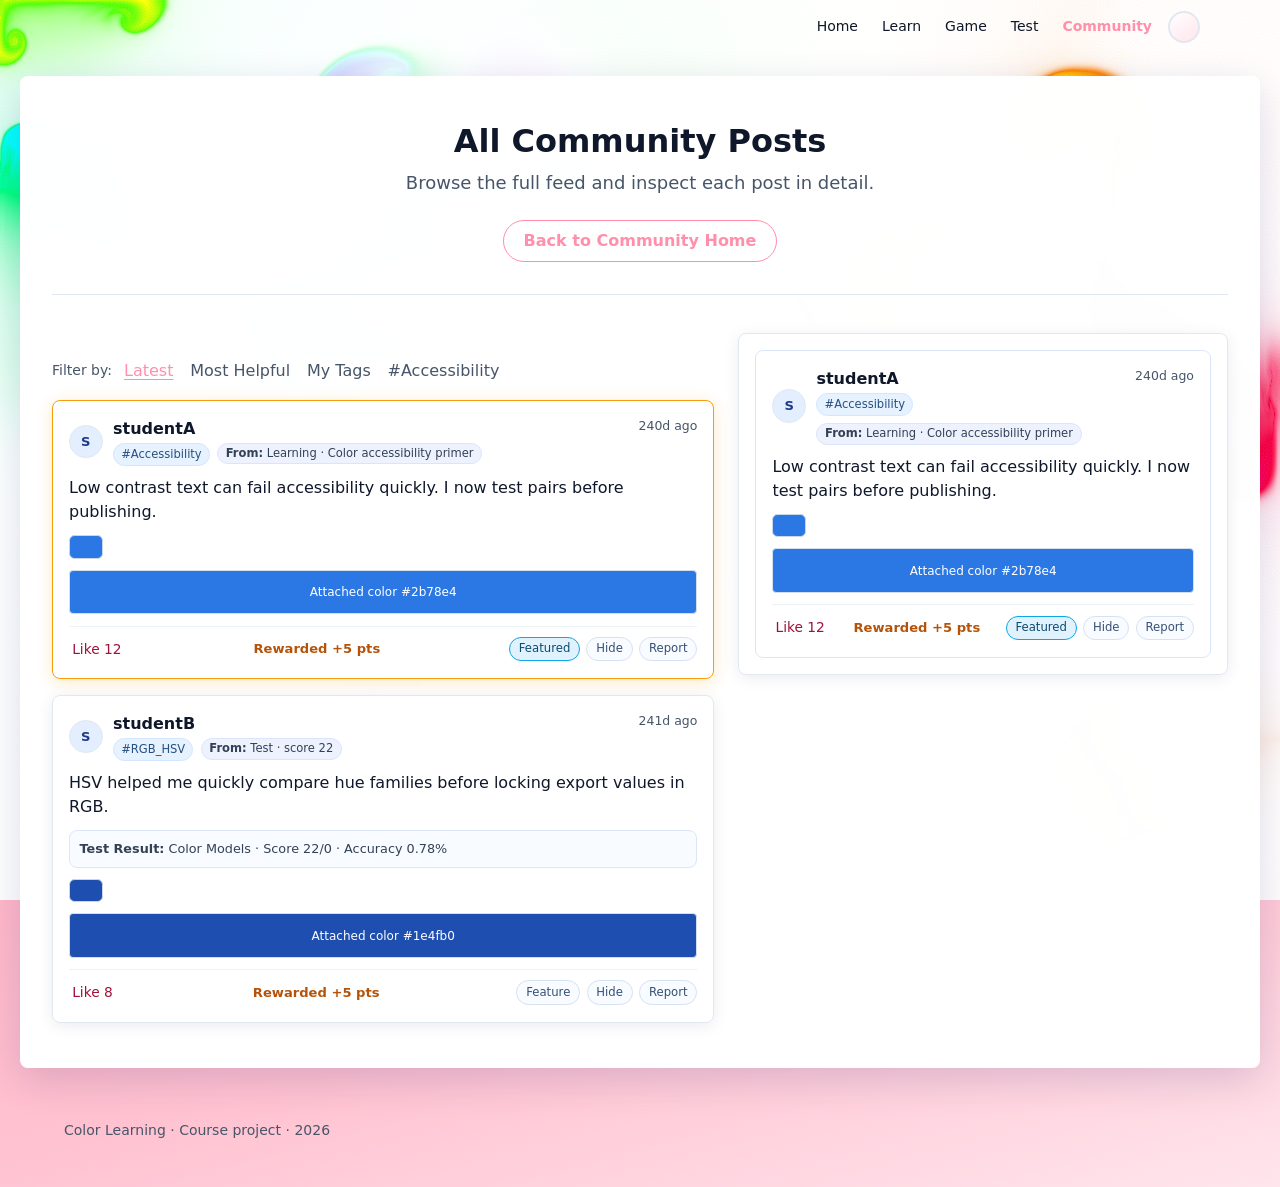
==== community-posts.html @ 3d341216 "init website" ====
<!DOCTYPE html>
<html lang="en">
  <head>
    <meta charset="UTF-8" />
    <meta name="viewport" content="width=device-width, initial-scale=1.0" />
    <title>All Community Posts — Color Learning</title>
    <link rel="stylesheet" href="css/variables.css" />
    <link rel="stylesheet" href="css/main.css" />
    <link rel="stylesheet" href="css/layout.css" />
    <link rel="stylesheet" href="css/pages/community.css" />
  </head>
  <body data-community-view="all">
    <header class="site-header" role="banner">
      <div id="site-navbar" aria-live="polite"></div>
    </header>

    <main id="main-content" class="community-page community-page--all">
      <section class="community-hero" aria-labelledby="community-title">
        <h1 class="page-title community-hero__title" id="community-title">All Community Posts</h1>
        <p class="lead community-hero__lead">Browse the full feed and inspect each post in detail.</p>
        <div class="community-hero__actions">
          <a class="community-hero__cta community-hero__cta--ghost" href="community.html">Back to Community Home</a>
        </div>
      </section>

      <section class="community-feed-grid" aria-label="All posts and details">
        <section class="community-feed-list">
          <div class="feed-filter" aria-label="Feed filters">
            <span class="feed-filter__label">Filter by:</span>
            <button type="button" class="feed-filter__option is-active" data-filter="latest">Latest</button>
            <button type="button" class="feed-filter__option" data-filter="helpful">Most Helpful</button>
            <button type="button" class="feed-filter__option" data-filter="my-tags">My Tags</button>
            <button type="button" class="feed-filter__option" data-filter="#Accessibility">#Accessibility</button>
          </div>
          <section class="post-list" aria-live="polite" data-post-list></section>
        </section>

        <aside class="community-post-detail" data-post-detail>
          <h2>Select a post</h2>
          <p>Choose a post on the left to preview full details here.</p>
        </aside>
      </section>
    </main>

    <div class="community-toast" data-community-toast hidden>
      <p class="community-toast__message" data-community-toast-message></p>
      <button type="button" class="community-toast__close" data-community-toast-close aria-label="Close message">×</button>
    </div>

    <div class="community-lightbox" data-image-lightbox hidden>
      <div class="community-lightbox__inner">
        <button type="button" class="community-modal__close" data-close-image-lightbox aria-label="Close image preview">×</button>
        <img src="" alt="Expanded post preview" data-lightbox-image />
      </div>
    </div>

    <footer class="site-footer" role="contentinfo">
      <div id="site-footer"></div>
    </footer>

    <script src="js/theme.js" defer></script>
    <script src="js/main.js" defer></script>
    <script src="js/navbar.js" defer></script>
    <script src="js/auth.js" defer></script>
    <script src="js/pages/community.js" defer></script>
  </body>
</html>
---- css/variables.css ----
/**
 * Theme variables: colors, typography, spacing (site-wide).
 * Gradient stops (--theme-stop-1 … 5) are overridden by js/theme.js when a theme is chosen.
 */
:root {
  /* Active palette stops (default: ocean blue) */
  --theme-stop-1: #03045e;
  --theme-stop-2: #0077b6;
  --theme-stop-3: #00b4d8;
  --theme-stop-4: #90e0ef;
  --theme-stop-5: #caf0f8;

  --gradient-page: linear-gradient(
    165deg,
    var(--theme-stop-1) 0%,
    var(--theme-stop-2) 28%,
    var(--theme-stop-3) 52%,
    var(--theme-stop-4) 76%,
    var(--theme-stop-5) 100%
  );

  --color-header-bg: #ffffff;
  --color-surface: #ffffff;
  --color-content-panel: rgba(255, 255, 255, 0.98);

  /* Inner pages: large opaque content sheet (gradient visible only as narrow margin) */
  --page-gutter: clamp(0.5rem, 2.5vw, 1.25rem);
  --content-sheet-max: 92rem;
  --main-footer-reserve: clamp(5.25rem, 11vh, 8.75rem);
  --color-content-sheet: rgba(255, 255, 255, 0.996);

  --color-bg: var(--theme-stop-5);
  --color-text: #0f172a;
  --color-text-muted: #475569;
  --color-primary: var(--theme-stop-2);
  --color-primary-hover: #006199;
  --color-accent: var(--theme-stop-3);
  --color-border: #e2e8f0;

  --font-sans: system-ui, -apple-system, "Segoe UI", Roboto, "Helvetica Neue", Arial, sans-serif;
  --font-mono: ui-monospace, "Cascadia Code", "Source Code Pro", Menlo, monospace;

  --text-base: 1rem;
  --text-sm: 0.875rem;
  --text-lg: 1.125rem;
  --text-xl: 1.25rem;
  --text-2xl: 1.5rem;
  --text-3xl: 2rem;
  --text-xs: 0.75rem;

  --line-height-tight: 1.25;
  --line-height-normal: 1.5;

  --space-xs: 0.25rem;
  --space-sm: 0.5rem;
  --space-md: 1rem;
  --space-lg: 1.5rem;
  --space-xl: 2rem;
  --space-2xl: 3rem;

  --radius-sm: 4px;
  --radius-md: 8px;
  --content-max: 72rem;
  --header-height: 3.5rem;

  --avatar-size: 2rem;
}
---- css/main.css ----
/**
 * Global baseline: reset + typography.
 * Depends on variables.css (link it before this file in HTML).
 */

*,
*::before,
*::after {
  box-sizing: border-box;
}

html {
  -webkit-text-size-adjust: 100%;
  min-height: 100%;
  background: var(--gradient-page);
}

body {
  margin: 0;
  min-height: 100vh;
  font-family: var(--font-sans);
  font-size: var(--text-base);
  line-height: var(--line-height-normal);
  color: var(--color-text);
  background:
    radial-gradient(circle at top, rgba(255, 255, 255, 0.18), transparent 34%),
    var(--gradient-page);
  position: relative;
  overflow-x: hidden;
}

img,
picture,
video,
canvas,
svg {
  display: block;
  max-width: 100%;
  height: auto;
}

button,
input,
select,
textarea {
  font: inherit;
}

a {
  color: var(--color-primary);
  text-decoration-thickness: 1px;
  text-underline-offset: 2px;
}

a:hover {
  color: var(--color-primary-hover);
}

h1,
h2,
h3,
h4 {
  line-height: var(--line-height-tight);
  margin-top: 0;
}

p {
  margin-top: 0;
}

main {
  padding: var(--space-xl) var(--space-md);
  max-width: var(--content-max);
  margin: var(--space-md) auto;
  background: var(--color-content-panel);
  border-radius: var(--radius-md);
  box-shadow: 0 8px 32px rgba(3, 4, 94, 0.12);
}

.fluid-canvas {
  position: fixed;
  top: 0;
  left: 0;
  width: 100vw;
  height: 100vh;
  pointer-events: none;
  z-index: 0;
}

.site-header,
main,
.site-footer {
  position: relative;
}

main,
.site-footer {
  z-index: 1;
}

.site-header {
  z-index: 2;
}

/* Sub-pages: wider, more opaque sheet; fills viewport height so background stays a thin frame */
main:not(.page-home) {
  width: min(var(--content-sheet-max), calc(100% - 2 * var(--page-gutter)));
  max-width: 100%;
  margin: var(--page-gutter) auto;
  padding: clamp(var(--space-lg), 3.5vw, var(--space-2xl)) clamp(var(--space-md), 3vw, var(--space-xl));
  background: var(--color-content-sheet);
  box-shadow: 0 12px 40px rgba(3, 4, 94, 0.14);
  min-height: calc(100vh - var(--header-height) - var(--main-footer-reserve));
  min-height: calc(100dvh - var(--header-height) - var(--main-footer-reserve));
}

.page-title {
  font-size: var(--text-3xl);
  margin-bottom: var(--space-md);
}

.lead {
  font-size: var(--text-lg);
  color: var(--color-text-muted);
  max-width: 42rem;
}
---- css/layout.css ----
/**
 * Layout: header, footer, grid, breadcrumb.
 */

/* Injection mount points: children lay out as if directly inside header/footer */
#site-navbar,
#site-footer {
  display: contents;
}

/* Site header shell (solid white bar on top of page gradient) */
.site-header {
  position: sticky;
  top: 0;
  z-index: 100;
  background: transparent;
  border-bottom: none;
  min-height: var(--header-height);
}

.site-header__inner {
  max-width: var(--content-max);
  margin-inline: auto;
  padding: var(--space-sm) var(--space-md);
  display: flex;
  align-items: center;
  justify-content: space-between;
  gap: var(--space-md);
}

/* Nav + user avatar grouped on the right */
.site-header__end {
  display: flex;
  align-items: center;
  gap: var(--space-md);
  margin-left: auto;
}

/* Account: avatar + hover/focus dropdown (log out when signed in) */
.user-menu {
  position: relative;
  flex-shrink: 0;
}

/* Bridge so pointer can move from avatar to dropdown without closing */
.user-menu.is-logged-in::after {
  content: "";
  position: absolute;
  left: 0;
  right: 0;
  top: 100%;
  height: 0.35rem;
}

.user-menu__dropdown {
  position: absolute;
  top: calc(100% + 0.25rem);
  right: 0;
  z-index: 120;
  min-width: 7.5rem;
  padding: var(--space-xs);
  background: var(--color-surface);
  border: 1px solid var(--color-border);
  border-radius: var(--radius-md);
  box-shadow: 0 10px 30px rgba(15, 23, 42, 0.12);
  opacity: 0;
  visibility: hidden;
  pointer-events: none;
  transform: translateY(-4px);
  transition:
    opacity 0.15s ease,
    transform 0.15s ease,
    visibility 0.15s;
}

.user-menu.is-logged-in:hover .user-menu__dropdown,
.user-menu.is-logged-in:focus-within .user-menu__dropdown {
  opacity: 1;
  visibility: visible;
  pointer-events: auto;
  transform: translateY(0);
}

.user-menu__logout {
  width: 100%;
  margin: 0;
  padding: 0.5rem 0.65rem;
  border: none;
  border-radius: var(--radius-sm);
  background: transparent;
  color: var(--color-text);
  font: inherit;
  font-size: var(--text-sm);
  text-align: left;
  cursor: pointer;
}

.user-menu__logout:hover {
  background: var(--color-bg);
  color: #b91c1c;
}

/* User avatar placeholder (top-right; login later) */
.user-menu-trigger {
  flex-shrink: 0;
  display: grid;
  place-items: center;
  padding: 0;
  border: none;
  background: transparent;
  cursor: not-allowed;
  opacity: 0.85;
}

.user-menu-trigger:not(:disabled) {
  cursor: pointer;
  opacity: 1;
}

.user-menu-trigger:disabled {
  pointer-events: none;
}

.user-avatar {
  display: block;
  width: var(--avatar-size);
  height: var(--avatar-size);
  border-radius: 50%;
  box-sizing: border-box;
}

.user-avatar--placeholder {
  border: 2px solid var(--color-border);
  background: linear-gradient(145deg, var(--color-surface) 0%, var(--color-bg) 100%);
}

.user-avatar--active {
  border: 1px solid var(--color-primary);
  background: var(--color-primary);
  color: #ffffff;
  font-size: 0.75rem;
  font-weight: 700;
  line-height: 1;
  display: grid;
  place-items: center;
  text-transform: uppercase;
}

.auth-modal-backdrop {
  position: fixed;
  inset: 0;
  z-index: 1000;
  background:
    radial-gradient(circle at top, rgba(59, 130, 246, 0.22), transparent 35%),
    rgba(15, 23, 42, 0.58);
  display: grid;
  place-items: center;
  padding: var(--space-md);
  backdrop-filter: blur(8px);
}

.auth-modal {
  position: relative;
  width: min(100%, 28rem);
  background:
    linear-gradient(180deg, rgba(239, 246, 255, 0.95) 0%, rgba(255, 255, 255, 0.98) 24%),
    var(--color-surface);
  border: 1px solid rgba(191, 219, 254, 0.9);
  border-radius: 1.3rem;
  box-shadow: 0 24px 70px rgba(15, 23, 42, 0.26);
  padding: 1.25rem;
}

.auth-modal__close {
  position: absolute;
  top: 0.9rem;
  right: 0.9rem;
  width: 2rem;
  height: 2rem;
  border: 0;
  border-radius: 999px;
  background: rgba(255, 255, 255, 0.9);
  color: #334155;
  font-size: 0.9rem;
  cursor: pointer;
  box-shadow: 0 4px 14px rgba(15, 23, 42, 0.12);
}

.auth-modal__hero {
  margin-bottom: var(--space-md);
  padding-right: 2.5rem;
}

.auth-modal__eyebrow {
  margin: 0 0 0.45rem;
  color: #2563eb;
  font-size: 0.72rem;
  font-weight: 700;
  letter-spacing: 0.12em;
  text-transform: uppercase;
}

.auth-modal__title {
  margin: 0 0 0.45rem;
  font-size: 1.65rem;
  line-height: 1.1;
}

.auth-modal__desc {
  margin: 0 0 var(--space-md);
  color: #475569;
  font-size: var(--text-sm);
  line-height: 1.5;
}

.auth-mode-switch {
  display: grid;
  grid-template-columns: repeat(2, minmax(0, 1fr));
  gap: 0.35rem;
  padding: 0.35rem;
  border: 1px solid #dbe7f7;
  border-radius: 999px;
  background: rgba(255, 255, 255, 0.9);
  margin-bottom: var(--space-md);
}

.auth-mode-switch__btn {
  border: 0;
  border-radius: 999px;
  padding: 0.65rem 0.8rem;
  background: transparent;
  color: #475569;
  font-weight: 700;
  cursor: pointer;
  transition:
    background-color 0.15s ease,
    color 0.15s ease,
    transform 0.15s ease;
}

.auth-mode-switch__btn.is-active {
  background: linear-gradient(135deg, #2563eb, #0f766e);
  color: #ffffff;
  box-shadow: 0 8px 20px rgba(37, 99, 235, 0.22);
}

.auth-modal__field {
  display: grid;
  gap: var(--space-xs);
  margin-bottom: var(--space-md);
}

.auth-modal__label {
  font-size: var(--text-sm);
  color: #334155;
  font-weight: 600;
}

.auth-modal__input {
  border: 1px solid #d6e2f2;
  border-radius: 0.85rem;
  padding: 0.82rem 0.95rem;
  background: rgba(255, 255, 255, 0.95);
  color: #0f172a;
  box-shadow: inset 0 1px 2px rgba(15, 23, 42, 0.04);
}

.auth-modal__input:focus {
  outline: 2px solid #93c5fd;
  outline-offset: 1px;
  border-color: var(--color-primary);
}

.auth-help {
  margin: 0 0 var(--space-sm);
  padding: 0.75rem 0.85rem;
  border-radius: 0.9rem;
  background: #eff6ff;
  color: #1e3a8a;
  font-size: 0.82rem;
}

.auth-modal__actions {
  display: flex;
  justify-content: flex-end;
  gap: var(--space-sm);
  margin-top: var(--space-md);
}

.auth-modal__btn {
  min-height: 2.8rem;
  border: 1px solid var(--color-border);
  background: var(--color-surface);
  border-radius: 999px;
  padding: 0.7rem 1.05rem;
  font-weight: 700;
  cursor: pointer;
}

.auth-modal__btn--ghost {
  border-color: #d6e2f2;
  background: #ffffff;
  color: #334155;
}

.auth-modal__btn--primary {
  border-color: #111827;
  background: #111827;
  color: #fff;
}

.auth-modal__btn--primary:hover {
  background: #0f172a;
}

.auth-message {
  min-height: 1.1rem;
  margin: 0 0 var(--space-sm);
  color: #b91c1c;
  font-size: var(--text-sm);
}

/* Primary navigation */
.site-nav__list {
  list-style: none;
  margin: 0;
  padding: 0;
  display: flex;
  flex-wrap: wrap;
  align-items: center;
  gap: var(--space-xs) var(--space-lg);
}

.site-nav__link {
  display: block;
  padding: var(--space-sm) 0;
  color: var(--color-text);
  text-decoration: none;
  font-size: var(--text-sm);
}

.site-nav__link:hover {
  color: var(--color-primary);
}

.site-nav__link.is-active {
  color: var(--color-primary);
  font-weight: 600;
}

.site-nav__toggle {
  display: none;
  padding: var(--space-sm) var(--space-md);
  border: 1px solid var(--color-border);
  border-radius: var(--radius-sm);
  background: var(--color-surface);
  cursor: pointer;
}

@media (max-width: 48rem) {
  .site-nav__toggle {
    display: block;
  }

  .site-header__end {
    gap: var(--space-sm);
  }

  .site-nav {
    position: absolute;
    top: 100%;
    left: 0;
    right: 0;
    background: var(--color-surface);
    border-bottom: 1px solid var(--color-border);
    padding: var(--space-md);
    display: none;
  }

  .site-nav.is-open {
    display: block;
  }

  .site-nav__list {
    flex-direction: column;
    align-items: flex-start;
  }

  .user-avatar {
    width: 1.75rem;
    height: 1.75rem;
  }
}

/* Footer */
.site-footer {
  margin-top: auto;
  padding: var(--space-xl) var(--space-md);
  border-top: none;
  background: transparent;
  color: var(--color-text-muted);
  font-size: var(--text-sm);
}

.site-footer__inner {
  max-width: var(--content-max);
  margin-inline: auto;
}

/* Sticky footer column layout */
body {
  display: flex;
  flex-direction: column;
}

body > main {
  flex: 1;
  min-width: 0;
}

/* Breadcrumb */
.breadcrumb {
  font-size: var(--text-sm);
  color: var(--color-text-muted);
  margin-bottom: var(--space-lg);
}

.breadcrumb__list {
  list-style: none;
  margin: 0;
  padding: 0;
  display: flex;
  flex-wrap: wrap;
  gap: var(--space-xs);
  align-items: center;
}

.breadcrumb__item:not(:last-child)::after {
  content: "/";
  margin-left: var(--space-xs);
  color: var(--color-border);
  pointer-events: none;
}

.breadcrumb__link {
  color: inherit;
  text-decoration: none;
}

.breadcrumb__link:hover {
  color: var(--color-primary);
}

.breadcrumb__current {
  color: var(--color-text);
  font-weight: 500;
}

/* Simple grid utility (extend per page as needed) */
.grid-2 {
  display: grid;
  gap: var(--space-lg);
}

@media (min-width: 40rem) {
  .grid-2 {
    grid-template-columns: repeat(2, 1fr);
  }
}
---- css/pages/community.css ----
/* Community page: V1 implementation based on wireframe. */

main.community-page {
  display: grid;
  gap: var(--space-xl);
}

.community-hero {
  text-align: center;
  border-bottom: 1px solid var(--color-border);
  padding-bottom: var(--space-xl);
}

.community-hero__title {
  margin-bottom: var(--space-sm);
}

.community-hero__lead {
  margin: 0 auto var(--space-lg);
}

.community-hero__actions {
  display: flex;
  gap: 0.6rem;
  justify-content: center;
  flex-wrap: wrap;
}

.community-hero__cta,
.btn-post {
  border: 1px solid var(--color-primary);
  border-radius: 999px;
  background: var(--color-primary);
  color: #fff;
  font-weight: 600;
  cursor: pointer;
  transition:
    transform 0.12s ease,
    background-color 0.12s ease;
}

.community-hero__cta {
  display: inline-flex;
  align-items: center;
  justify-content: center;
  padding: 0.5rem 1.2rem;
  text-decoration: none;
}

.community-hero__cta--ghost {
  background: #ffffff;
  color: var(--color-primary);
}

.community-hero__cta:hover,
.btn-post:hover {
  background: var(--color-primary-hover);
  border-color: var(--color-primary-hover);
  color: #ffffff;
  transform: translateY(-1px);
}

.community-hero__cta:focus-visible,
.btn-post:focus-visible,
.like-btn:focus-visible,
.feed-filter__option:focus-visible,
.tag-pill:focus-visible {
  outline: 2px solid #93c5fd;
  outline-offset: 2px;
}

.community-layout {
  display: grid;
  gap: var(--space-xl);
}

.community-feed {
  min-width: 0;
  position: relative;
}

.community-side {
  display: grid;
  gap: var(--space-lg);
  align-content: start;
}

@media (min-width: 64rem) {
  .community-layout {
    grid-template-columns: 1.9fr 1fr;
  }
}

.composer-card,
.widget-card,
.post-card {
  background: var(--color-surface);
  border: 1px solid var(--color-border);
  border-radius: var(--radius-md);
  box-shadow: 0 3px 16px rgba(3, 4, 94, 0.08);
}

.composer-card {
  padding: var(--space-lg);
}

.composer-card__prompt {
  margin: 0 0 var(--space-md);
  padding: 0.7rem 0.8rem;
  border: 1px solid #e9d7a6;
  border-left: 4px solid #dcb65d;
  border-radius: var(--radius-sm);
  background: #faf4de;
  color: #4f4a3d;
  font-size: var(--text-sm);
}

.composer-card__textarea {
  width: 100%;
  min-height: 7.2rem;
  border: 1px solid var(--color-border);
  border-radius: var(--radius-sm);
  padding: 0.75rem;
  resize: vertical;
  background: #fcfdff;
}

.composer-card__textarea:focus,
.hex-input:focus {
  outline: 2px solid #93c5fd;
  outline-offset: 1px;
  border-color: var(--color-primary);
}

.composer-card__meta {
  margin-top: 0.45rem;
  display: flex;
  gap: 0.7rem;
  justify-content: space-between;
  flex-wrap: wrap;
}

.composer-card__counter,
.composer-card__origin {
  margin: 0;
  font-size: 0.75rem;
  color: var(--color-text-muted);
}

.composer-card__tags {
  display: flex;
  flex-wrap: wrap;
  gap: 0.5rem;
  margin-top: var(--space-md);
}

.tag-pill {
  border: 1px solid #dbe7f7;
  border-radius: 999px;
  background: #eef4fd;
  color: #264f84;
  font-size: 0.78rem;
  padding: 0.35rem 0.7rem;
  cursor: pointer;
}

.tag-pill.is-active {
  border-color: var(--color-primary);
  background: #dce9f8;
  color: #123c6f;
}

.composer-card__controls {
  margin-top: var(--space-md);
  display: flex;
  flex-wrap: wrap;
  gap: var(--space-md);
  align-items: stretch;
  justify-content: space-between;
}

.color-control {
  display: grid;
  gap: 0.3rem;
  color: var(--color-text-muted);
  font-size: var(--text-sm);
}

.color-control__inputs {
  display: flex;
  gap: 0.45rem;
  align-items: center;
}

.hex-input {
  width: 6.3rem;
  border: 1px solid var(--color-border);
  border-radius: var(--radius-sm);
  padding: 0.32rem 0.5rem;
  font-family: var(--font-mono);
  text-transform: lowercase;
}

.palette-builder {
  border: 1px solid #dbe7f7;
  border-radius: 0.65rem;
  background: #f8fbff;
  padding: 0.55rem;
  min-width: min(34rem, 100%);
  display: grid;
  gap: 0.5rem;
}

.palette-builder__label {
  margin: 0;
  font-size: 0.78rem;
  color: #475569;
  font-weight: 600;
}

.palette-builder__row {
  display: flex;
  gap: 0;
  align-items: center;
}

.palette-strip {
  flex: 1;
  min-height: 3rem;
  display: flex;
  overflow: hidden;
  border-radius: 0.95rem;
  border: 1px solid #c4d4eb;
  background: #ffffff;
}

.palette-strip__cell {
  flex: 1 1 0;
  min-width: 0;
  min-height: 3rem;
  position: relative;
}

.palette-strip__block {
  width: 100%;
  min-height: 3rem;
  border: 0;
  padding: 0;
  margin: 0;
  appearance: none;
  -webkit-appearance: none;
  cursor: pointer;
  transition: filter 0.15s ease;
}

.palette-strip__cell + .palette-strip__cell {
  border-left: 1px solid rgba(196, 212, 235, 0.55);
}

.palette-strip__cell:hover .palette-strip__block,
.palette-strip__cell:focus-within .palette-strip__block {
  filter: brightness(0.9);
}

.palette-strip__actions {
  position: absolute;
  top: 0.38rem;
  right: 0.38rem;
  display: flex;
  gap: 0.28rem;
  opacity: 0;
  transform: translateY(-2px);
  pointer-events: none;
  transition:
    opacity 0.16s ease,
    transform 0.16s ease;
}

.palette-strip__cell:hover .palette-strip__actions,
.palette-strip__cell:focus-within .palette-strip__actions {
  opacity: 1;
  transform: translateY(0);
  pointer-events: auto;
}

.palette-strip__action {
  border: 0;
  border-radius: 999px;
  background: rgba(15, 23, 42, 0.86);
  color: #ffffff;
  font-size: 0.63rem;
  line-height: 1;
  padding: 0.3rem 0.45rem;
  cursor: pointer;
}

.palette-strip__action--danger {
  background: rgba(185, 28, 28, 0.9);
}

.palette-strip__block:focus-visible {
  outline: 2px solid #93c5fd;
  outline-offset: -2px;
}

.palette-strip__add {
  flex: 1 1 0;
  min-width: 0;
  min-height: 3rem;
  border: 0;
  padding: 0;
  margin: 0;
  appearance: none;
  -webkit-appearance: none;
  border-left: 1px solid #c4d4eb;
  background: #eef3fb;
  color: #1d4ed8;
  font-size: 1.5rem;
  line-height: 1;
  font-weight: 700;
  display: flex;
  align-items: center;
  justify-content: center;
  cursor: pointer;
  transition: background-color 0.12s ease;
}

.palette-strip__add:hover {
  background: #e0ebfb;
}

.palette-strip__add:focus-visible {
  outline: 2px solid #93c5fd;
  outline-offset: -2px;
}

.palette-builder__actions {
  display: flex;
  gap: 0.45rem;
  align-items: center;
}

.palette-builder__add {
  width: 1.9rem;
  height: 1.9rem;
  border: 1px solid #93c5fd;
  border-radius: 999px;
  background: #e0ecff;
  color: #1d4ed8;
  font-weight: 700;
  cursor: pointer;
}

.palette-builder__extract {
  border: 1px solid #d6e2f2;
  border-radius: 999px;
  background: #ffffff;
  color: #334155;
  font-size: 0.76rem;
  padding: 0.22rem 0.62rem;
  cursor: pointer;
}

.palette-input {
  width: 100%;
  border: 1px solid var(--color-border);
  border-radius: var(--radius-sm);
  padding: 0.4rem 0.55rem;
  font-family: var(--font-mono);
  font-size: 0.83rem;
}

.palette-input:focus {
  outline: 2px solid #93c5fd;
  outline-offset: 1px;
  border-color: var(--color-primary);
}

input[type="color"] {
  width: 2.15rem;
  height: 2rem;
  border: 1px solid var(--color-border);
  border-radius: var(--radius-sm);
  padding: 0.1rem;
  background: #fff;
}

.btn-post {
  padding: 0.52rem 1rem;
}

.feed-submit-wrap {
  margin-top: 0.85rem;
  display: flex;
  justify-content: flex-end;
  position: sticky;
  bottom: 0.9rem;
  pointer-events: none;
  z-index: 3;
}

.feed-submit-btn {
  pointer-events: auto;
  border-radius: 0.85rem;
  border-color: #111827;
  background: #111827;
  color: #f8fafc;
  min-height: 2.8rem;
  padding: 0.72rem 1.05rem;
  font-size: 0.9rem;
  letter-spacing: 0.01em;
  box-shadow: 0 8px 22px rgba(15, 23, 42, 0.24);
}

.feed-submit-btn:hover {
  background: #0f172a;
  border-color: #0f172a;
}

.btn-post:disabled {
  opacity: 0.6;
  cursor: not-allowed;
  transform: none;
}

.composer-card__extras {
  margin-top: var(--space-sm);
  display: grid;
  gap: 0.65rem;
}

.composer-card__image-preview {
  margin-top: 0.6rem;
  border: 1px solid #dbe7f7;
  border-radius: var(--radius-sm);
  padding: 0.55rem;
  background: #f8fbff;
  display: grid;
  gap: 0.45rem;
  justify-items: start;
}

.composer-card__image-preview img {
  width: min(18rem, 100%);
  max-height: 13rem;
  object-fit: contain;
  border: 1px solid #d6e2f2;
  border-radius: 0.4rem;
  background: #ffffff;
}

.composer-card__feedback {
  min-height: 1.25rem;
  margin: 0.75rem 0 0;
  font-size: var(--text-sm);
  color: var(--color-text-muted);
}

.composer-card__feedback.is-error {
  color: #b91c1c;
}

.composer-card__feedback.is-success {
  color: #166534;
}

.feed-filter {
  display: flex;
  align-items: center;
  gap: 0.45rem;
  flex-wrap: wrap;
  margin: var(--space-lg) 0 var(--space-md);
}

.feed-filter__label {
  color: var(--color-text-muted);
  font-size: var(--text-sm);
}

.feed-filter__option {
  border: none;
  background: transparent;
  color: var(--color-text-muted);
  font-weight: 500;
  padding: 0.1rem 0.3rem;
  cursor: pointer;
}

.feed-filter__option.is-active {
  color: var(--color-primary);
  text-decoration: underline;
  text-underline-offset: 3px;
}

.post-preview-head {
  display: flex;
  justify-content: space-between;
  align-items: center;
  gap: 0.6rem;
  margin: 0.3rem 0 0.6rem;
}

.post-preview-head__title {
  margin: 0;
  font-size: 0.98rem;
}

.post-preview-head__btn {
  border: 1px solid #d6e2f2;
  border-radius: 999px;
  background: #f8fbff;
  color: #274060;
  font-size: 0.8rem;
  padding: 0.26rem 0.72rem;
  cursor: pointer;
  text-decoration: none;
}

.post-list {
  display: grid;
  gap: var(--space-md);
}

.post-card {
  padding: var(--space-md);
}

.post-card.is-selected {
  border-color: #2563eb;
  box-shadow: 0 0 0 2px rgba(37, 99, 235, 0.16), 0 3px 16px rgba(3, 4, 94, 0.08);
}

.post-header {
  display: flex;
  justify-content: space-between;
  gap: var(--space-md);
  margin-bottom: 0.65rem;
}

.post-user {
  display: flex;
  gap: 0.65rem;
  align-items: center;
  min-width: 0;
}

.post-user__avatar {
  width: 2.1rem;
  height: 2.1rem;
  border-radius: 50%;
  border: 1px solid var(--color-border);
  background: #e3efff;
  display: grid;
  place-items: center;
  font-size: 0.82rem;
  font-weight: 700;
  color: #1e3a8a;
  flex-shrink: 0;
}

.post-user__name {
  margin: 0;
  font-weight: 600;
}

.post-tag {
  display: inline-block;
  margin-top: 0.12rem;
  font-size: 0.72rem;
  color: #27507f;
  background: #e6f2ff;
  border: 1px solid #d2e7ff;
  border-radius: 999px;
  padding: 0.1rem 0.45rem;
}

.post-time {
  font-size: 0.78rem;
  color: var(--color-text-muted);
  white-space: nowrap;
}

.post-content {
  margin: 0 0 0.7rem;
}

.post-color {
  border-radius: var(--radius-sm);
  border: 1px solid #d3dfef;
  height: 2.8rem;
  display: flex;
  align-items: center;
  justify-content: center;
  color: rgba(255, 255, 255, 0.92);
  font-size: 0.75rem;
  margin-bottom: 0.7rem;
}

.post-palette {
  margin: 0 0 0.7rem;
  display: flex;
  flex-wrap: wrap;
  gap: 0.35rem;
}

.post-palette__chip {
  width: 2.1rem;
  height: 1.45rem;
  border-radius: 0.35rem;
  border: 1px solid #c9d7eb;
}

.post-image {
  margin: 0 0 0.7rem;
  border: 1px solid #dbe7f7;
  border-radius: 0.5rem;
  overflow: hidden;
  background: #fff;
}

.post-image img {
  width: 100%;
  max-height: 18rem;
  object-fit: cover;
  display: block;
}

.post-image__zoom {
  display: block;
  width: 100%;
  border: none;
  padding: 0;
  background: transparent;
  cursor: zoom-in;
}

.post-origin-meta {
  margin: 0 0 0.7rem;
  border: 1px solid #dbe7f7;
  border-radius: 0.5rem;
  background: #f8fbff;
  padding: 0.5rem 0.6rem;
  font-size: 0.8rem;
  color: #334155;
}

.post-footer {
  border-top: 1px solid #edf2f7;
  padding-top: 0.55rem;
  display: flex;
  justify-content: space-between;
  align-items: center;
  gap: 0.6rem;
  flex-wrap: wrap;
}

.like-btn {
  border: none;
  background: transparent;
  color: #9f1239;
  cursor: pointer;
  font-size: 0.86rem;
  padding: 0.2rem;
}

.like-btn.is-liked {
  color: #be123c;
  font-weight: 700;
}

.like-btn:disabled {
  opacity: 0.6;
  cursor: not-allowed;
}

.post-points {
  color: #b45309;
  font-size: 0.82rem;
  font-weight: 600;
}

.post-actions {
  display: flex;
  gap: 0.4rem;
  flex-wrap: wrap;
}

.post-action-btn {
  border: 1px solid #d6e2f2;
  border-radius: 999px;
  background: #f8fbff;
  color: #365175;
  font-size: 0.73rem;
  padding: 0.15rem 0.55rem;
  cursor: pointer;
}

.post-action-btn.is-active {
  border-color: #0ea5e9;
  background: #e0f2fe;
  color: #0c4a6e;
}

.post-meta {
  display: flex;
  gap: 0.45rem;
  flex-wrap: wrap;
  align-items: center;
}

.post-origin {
  font-size: 0.72rem;
  color: #334155;
  background: #eef2ff;
  border: 1px solid #dbe4ff;
  border-radius: 999px;
  padding: 0.08rem 0.48rem;
}

.post-origin strong {
  font-weight: 700;
}

.post-card.is-featured {
  border-color: #f59e0b;
  box-shadow: 0 3px 16px rgba(245, 158, 11, 0.24);
}

.post-card.is-hidden {
  opacity: 0.75;
}

.post-empty {
  display: grid;
  gap: 0.65rem;
  text-align: left;
}

.post-empty h3 {
  margin: 0;
  font-size: 1.02rem;
}

.post-empty p {
  margin: 0;
  color: var(--color-text-muted);
}

.widget-card {
  padding: var(--space-lg);
}

.widget-card h2 {
  font-size: var(--text-xl);
  margin-bottom: var(--space-md);
}

.stats-grid {
  display: grid;
  grid-template-columns: repeat(2, minmax(0, 1fr));
  gap: var(--space-sm);
}

.stats-grid__item {
  margin: 0;
  border: 1px solid #dbe7f7;
  border-radius: var(--radius-sm);
  background: #f8fbff;
  text-align: center;
  padding: 0.6rem 0.4rem;
}

.stats-grid__label {
  display: block;
  color: var(--color-text-muted);
  font-size: var(--text-sm);
}

.stats-grid__value {
  display: block;
  color: var(--color-primary);
  font-size: var(--text-xl);
  font-weight: 700;
}

.widget-card__note {
  margin: var(--space-md) 0 0;
  color: var(--color-text-muted);
  font-size: var(--text-sm);
}

.leaderboard {
  margin: 0;
  padding-left: 1.1rem;
  display: grid;
  gap: 0.3rem;
}

.leaderboard li {
  display: flex;
  justify-content: space-between;
  gap: var(--space-sm);
  font-size: var(--text-sm);
}

.leaderboard strong {
  color: #1d4ed8;
}

.leaderboard li .trend-up {
  color: #15803d;
}

.leaderboard li .trend-down {
  color: #b91c1c;
}

.community-modal-backdrop {
  position: fixed;
  inset: 0;
  background: rgba(15, 23, 42, 0.45);
  display: grid;
  place-items: center;
  z-index: 20;
  padding: 1rem;
}

.community-modal-backdrop[hidden] {
  display: none !important;
}

.community-modal {
  width: min(34rem, 96vw);
  background: #ffffff;
  border-radius: 0.9rem;
  border: 1px solid #d6e1f2;
  box-shadow: 0 16px 40px rgba(2, 8, 23, 0.24);
  padding: 1rem;
}

.community-modal__head {
  display: flex;
  justify-content: space-between;
  align-items: center;
  gap: 0.6rem;
}

.community-modal__head h2 {
  margin: 0;
  font-size: 1.1rem;
}

.community-modal__close {
  border: 1px solid #d3dce9;
  background: #fff;
  width: 2rem;
  height: 2rem;
  border-radius: 999px;
  cursor: pointer;
}

.community-modal__list {
  margin: 0.75rem 0 0;
  padding-left: 1.1rem;
  display: grid;
  gap: 0.3rem;
  color: #334155;
}

.community-modal__actions {
  margin-top: 0.9rem;
  display: flex;
  justify-content: flex-end;
}

.community-toast {
  position: fixed;
  right: 1rem;
  bottom: 1rem;
  z-index: 30;
  min-width: 16rem;
  max-width: min(28rem, calc(100vw - 2rem));
  padding: 0.7rem 0.75rem;
  border-radius: 0.65rem;
  border: 1px solid #d6e1f2;
  background: #ffffff;
  box-shadow: 0 14px 30px rgba(2, 8, 23, 0.2);
  display: grid;
  grid-template-columns: 1fr auto;
  gap: 0.45rem;
  align-items: start;
}

.community-toast.is-success {
  border-color: #86efac;
  background: #f0fdf4;
}

.community-toast.is-error {
  border-color: #fca5a5;
  background: #fff1f2;
}

.community-toast__message {
  margin: 0;
  font-size: 0.92rem;
  color: #0f172a;
  line-height: 1.35;
}

.community-toast__close {
  width: 1.6rem;
  height: 1.6rem;
  border: 1px solid #cbd5e1;
  border-radius: 999px;
  background: #ffffff;
  color: #334155;
  cursor: pointer;
  line-height: 1;
  padding: 0;
}

.community-toast__close:hover {
  background: #f8fafc;
}

.community-toast[hidden] {
  display: none !important;
}

.community-window-backdrop {
  position: fixed;
  inset: 0;
  background: rgba(15, 23, 42, 0.45);
  z-index: 28;
  display: grid;
  place-items: center;
  padding: 1rem;
}

.community-window-backdrop[hidden] {
  display: none !important;
}

.community-window {
  width: min(66rem, 96vw);
  max-height: min(88vh, 52rem);
  overflow: auto;
  background: #ffffff;
  border: 1px solid #d6e1f2;
  border-radius: 0.9rem;
  box-shadow: 0 16px 40px rgba(2, 8, 23, 0.24);
  padding: 1rem;
}

.community-window__head {
  display: flex;
  justify-content: space-between;
  align-items: center;
  gap: 0.6rem;
  margin-bottom: 0.7rem;
}

.community-window__head h2 {
  margin: 0;
  font-size: 1.08rem;
}

.post-list--window {
  gap: 0.75rem;
}

.community-page--all .community-hero {
  margin-bottom: 0.4rem;
}

.community-feed-grid {
  display: grid;
  gap: var(--space-lg);
}

.community-feed-list {
  min-width: 0;
}

.community-post-detail {
  background: #ffffff;
  border: 1px solid var(--color-border);
  border-radius: var(--radius-md);
  box-shadow: 0 3px 16px rgba(3, 4, 94, 0.08);
  padding: var(--space-md);
  position: sticky;
  top: calc(var(--header-height) + 0.8rem);
  max-height: calc(100vh - var(--header-height) - 1.6rem);
  overflow: auto;
}

.community-post-detail h2 {
  margin-top: 0;
}

.community-post-detail .post-card {
  box-shadow: none;
  border-color: #dbe7f7;
}

@media (min-width: 64rem) {
  .community-feed-grid {
    grid-template-columns: 1.15fr 0.85fr;
    align-items: start;
  }
}

.community-lightbox {
  position: fixed;
  inset: 0;
  background: rgba(2, 8, 23, 0.72);
  z-index: 29;
  display: grid;
  place-items: center;
  padding: 1rem;
}

.community-lightbox[hidden] {
  display: none !important;
}

.community-lightbox__inner {
  position: relative;
  width: min(64rem, 96vw);
  max-height: 90vh;
  background: #0f172a;
  border-radius: 0.7rem;
  padding: 0.7rem;
}

.community-lightbox__inner img {
  width: 100%;
  max-height: calc(90vh - 1.8rem);
  object-fit: contain;
  display: block;
}

.sr-only {
  position: absolute;
  width: 1px;
  height: 1px;
  padding: 0;
  margin: -1px;
  overflow: hidden;
  clip: rect(0, 0, 0, 0);
  white-space: nowrap;
  border: 0;
}

@media (max-width: 48rem) {
  .community-hero {
    padding-bottom: var(--space-lg);
  }

  .community-hero__cta,
  .btn-post {
    width: 100%;
    justify-self: stretch;
  }

  .feed-submit-wrap {
    justify-content: flex-end;
  }

  .feed-submit-btn {
    width: auto;
    max-width: 86vw;
  }

  .community-hero__actions {
    width: 100%;
  }

  .post-preview-head {
    flex-direction: column;
    align-items: stretch;
  }

  .community-post-detail {
    position: static;
    max-height: none;
  }

  .composer-card,
  .widget-card,
  .post-card {
    padding: var(--space-md);
  }
}
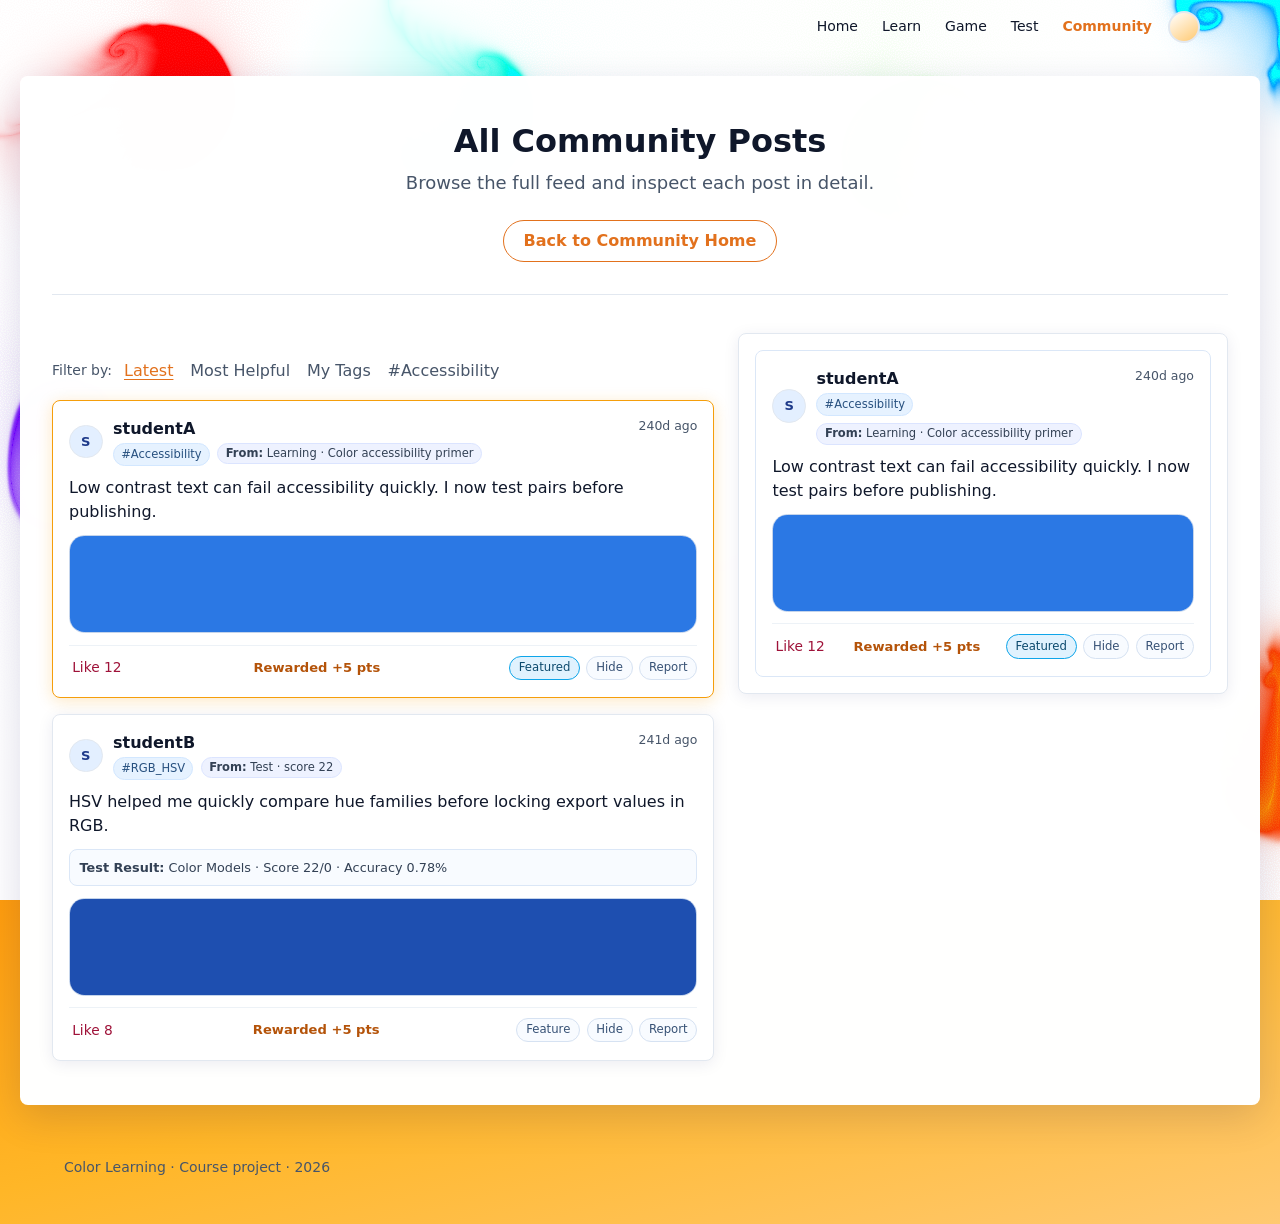
==== commit 9ec91590: "feat: setting+sound control" ====
--- a/community-posts.html
+++ b/community-posts.html
@@ -62,6 +62,8 @@
     <script src="js/main.js" defer></script>
     <script src="js/navbar.js" defer></script>
     <script src="js/auth.js" defer></script>
+    <script src="js/clw-sound.js" defer></script>
+    <script src="js/profile-settings-panel.js" defer></script>
     <script src="js/pages/community.js" defer></script>
   </body>
 </html>
--- a/css/layout.css
+++ b/css/layout.css
@@ -1,6 +1,8 @@
 /**
  * Layout: header, footer, grid, breadcrumb.
  */
+
+@import url("profile-settings-panel.css");
 
 /* Injection mount points: children lay out as if directly inside header/footer */
 #site-navbar,
@@ -42,65 +44,7 @@
   flex-shrink: 0;
 }
 
-/* Bridge so pointer can move from avatar to dropdown without closing */
-.user-menu.is-logged-in::after {
-  content: "";
-  position: absolute;
-  left: 0;
-  right: 0;
-  top: 100%;
-  height: 0.35rem;
-}
-
-.user-menu__dropdown {
-  position: absolute;
-  top: calc(100% + 0.25rem);
-  right: 0;
-  z-index: 120;
-  min-width: 7.5rem;
-  padding: var(--space-xs);
-  background: var(--color-surface);
-  border: 1px solid var(--color-border);
-  border-radius: var(--radius-md);
-  box-shadow: 0 10px 30px rgba(15, 23, 42, 0.12);
-  opacity: 0;
-  visibility: hidden;
-  pointer-events: none;
-  transform: translateY(-4px);
-  transition:
-    opacity 0.15s ease,
-    transform 0.15s ease,
-    visibility 0.15s;
-}
-
-.user-menu.is-logged-in:hover .user-menu__dropdown,
-.user-menu.is-logged-in:focus-within .user-menu__dropdown {
-  opacity: 1;
-  visibility: visible;
-  pointer-events: auto;
-  transform: translateY(0);
-}
-
-.user-menu__logout {
-  width: 100%;
-  margin: 0;
-  padding: 0.5rem 0.65rem;
-  border: none;
-  border-radius: var(--radius-sm);
-  background: transparent;
-  color: var(--color-text);
-  font: inherit;
-  font-size: var(--text-sm);
-  text-align: left;
-  cursor: pointer;
-}
-
-.user-menu__logout:hover {
-  background: var(--color-bg);
-  color: #b91c1c;
-}
-
-/* User avatar placeholder (top-right; login later) */
+/* User avatar (top-right; Profile & Settings panel) */
 .user-menu-trigger {
   flex-shrink: 0;
   display: grid;
--- a/css/pages/community.css
+++ b/css/pages/community.css
@@ -102,6 +102,8 @@
 
 .composer-card {
   padding: var(--space-lg);
+  position: relative;
+  padding-bottom: calc(var(--space-lg) + 4.2rem);
 }
 
 .composer-card__prompt {
@@ -202,13 +204,15 @@
 }
 
 .palette-builder {
-  border: 1px solid #dbe7f7;
-  border-radius: 0.65rem;
-  background: #f8fbff;
-  padding: 0.55rem;
-  min-width: min(34rem, 100%);
-  display: grid;
-  gap: 0.5rem;
+  flex: 1 1 100%;
+  width: 100%;
+  min-width: 0;
+  border: none;
+  border-radius: 0;
+  background: transparent;
+  padding: 0;
+  display: grid;
+  gap: 0.65rem;
 }
 
 .palette-builder__label {
@@ -218,15 +222,39 @@
   font-weight: 600;
 }
 
+.composer-toggle {
+  width: max-content;
+  display: inline-flex;
+  align-items: center;
+  gap: 0.45rem;
+  color: #334155;
+  font-size: 0.82rem;
+  font-weight: 700;
+  cursor: pointer;
+}
+
+.composer-toggle input {
+  width: 1rem;
+  height: 1rem;
+  accent-color: var(--color-primary);
+}
+
+.palette-builder.is-disabled .palette-builder__row,
+.palette-builder.is-disabled .palette-builder__actions {
+  opacity: 0.45;
+  pointer-events: none;
+}
+
 .palette-builder__row {
   display: flex;
   gap: 0;
   align-items: center;
+  width: 100%;
 }
 
 .palette-strip {
   flex: 1;
-  min-height: 3rem;
+  min-height: 6rem;
   display: flex;
   overflow: hidden;
   border-radius: 0.95rem;
@@ -237,19 +265,22 @@
 .palette-strip__cell {
   flex: 1 1 0;
   min-width: 0;
-  min-height: 3rem;
+  min-height: 6rem;
   position: relative;
+  transition: flex-grow 0.22s ease;
 }
 
 .palette-strip__block {
   width: 100%;
-  min-height: 3rem;
+  min-height: 6rem;
   border: 0;
   padding: 0;
   margin: 0;
   appearance: none;
   -webkit-appearance: none;
   cursor: pointer;
+  display: grid;
+  place-items: center;
   transition: filter 0.15s ease;
 }
 
@@ -257,19 +288,27 @@
   border-left: 1px solid rgba(196, 212, 235, 0.55);
 }
 
+.palette-strip:hover .palette-strip__cell,
+.palette-strip:focus-within .palette-strip__cell {
+  flex-grow: 1;
+}
+
+.palette-strip:hover .palette-strip__cell:hover,
+.palette-strip:focus-within .palette-strip__cell:focus-within {
+  flex-grow: 3.2;
+}
+
 .palette-strip__cell:hover .palette-strip__block,
 .palette-strip__cell:focus-within .palette-strip__block {
-  filter: brightness(0.9);
+  filter: brightness(0.96);
 }
 
 .palette-strip__actions {
   position: absolute;
-  top: 0.38rem;
-  right: 0.38rem;
-  display: flex;
-  gap: 0.28rem;
+  left: 50%;
+  bottom: 0.55rem;
+  transform: translate(-50%, 6px);
   opacity: 0;
-  transform: translateY(-2px);
   pointer-events: none;
   transition:
     opacity 0.16s ease,
@@ -279,23 +318,46 @@
 .palette-strip__cell:hover .palette-strip__actions,
 .palette-strip__cell:focus-within .palette-strip__actions {
   opacity: 1;
-  transform: translateY(0);
+  transform: translate(-50%, 0);
   pointer-events: auto;
+}
+
+.palette-strip__hex {
+  opacity: 0;
+  transform: scale(0.96);
+  transition:
+    opacity 0.16s ease,
+    transform 0.16s ease;
+  font-size: clamp(1rem, 2vw, 1.1rem);
+  font-weight: 700;
+  letter-spacing: 0.04em;
+  text-transform: uppercase;
+  text-align: center;
+  pointer-events: none;
+}
+
+.palette-strip__cell:hover .palette-strip__hex,
+.palette-strip__cell:focus-within .palette-strip__hex {
+  opacity: 1;
+  transform: scale(1);
 }
 
 .palette-strip__action {
   border: 0;
-  border-radius: 999px;
-  background: rgba(15, 23, 42, 0.86);
-  color: #ffffff;
-  font-size: 0.63rem;
+  background: transparent;
+  color: inherit;
+  font-size: 0.72rem;
+  font-weight: 700;
   line-height: 1;
-  padding: 0.3rem 0.45rem;
+  padding: 0;
   cursor: pointer;
+  text-transform: lowercase;
+  text-decoration: underline;
+  text-underline-offset: 0.16rem;
 }
 
 .palette-strip__action--danger {
-  background: rgba(185, 28, 28, 0.9);
+  color: inherit;
 }
 
 .palette-strip__block:focus-visible {
@@ -306,7 +368,7 @@
 .palette-strip__add {
   flex: 1 1 0;
   min-width: 0;
-  min-height: 3rem;
+  min-height: 6rem;
   border: 0;
   padding: 0;
   margin: 0;
@@ -338,6 +400,7 @@
   display: flex;
   gap: 0.45rem;
   align-items: center;
+  justify-content: flex-end;
 }
 
 .palette-builder__add {
@@ -390,31 +453,36 @@
 }
 
 .feed-submit-wrap {
-  margin-top: 0.85rem;
+  position: absolute;
+  right: var(--space-lg);
+  bottom: var(--space-lg);
   display: flex;
   justify-content: flex-end;
-  position: sticky;
-  bottom: 0.9rem;
-  pointer-events: none;
   z-index: 3;
 }
 
 .feed-submit-btn {
-  pointer-events: auto;
-  border-radius: 0.85rem;
-  border-color: #111827;
-  background: #111827;
+  border-radius: 0.95rem;
+  border: 1px solid #0f172a;
+  background: linear-gradient(180deg, #111827 0%, #0f172a 100%);
   color: #f8fafc;
-  min-height: 2.8rem;
-  padding: 0.72rem 1.05rem;
-  font-size: 0.9rem;
+  min-height: 2.95rem;
+  padding: 0.72rem 1.2rem;
+  font-size: 0.94rem;
+  font-weight: 700;
   letter-spacing: 0.01em;
-  box-shadow: 0 8px 22px rgba(15, 23, 42, 0.24);
+  box-shadow: 0 10px 24px rgba(15, 23, 42, 0.24);
 }
 
 .feed-submit-btn:hover {
-  background: #0f172a;
-  border-color: #0f172a;
+  background: linear-gradient(180deg, #0f172a 0%, #0b1220 100%);
+  border-color: #0b1220;
+  transform: translateY(-1px);
+}
+
+.feed-submit-btn:focus-visible {
+  outline: 2px solid #93c5fd;
+  outline-offset: 2px;
 }
 
 .btn-post:disabled {
@@ -429,24 +497,113 @@
   gap: 0.65rem;
 }
 
+.composer-card__extras.is-disabled .composer-upload,
+.composer-card__extras.is-disabled + .composer-card__image-preview {
+  opacity: 0.48;
+  pointer-events: none;
+}
+
+.composer-upload {
+  display: grid;
+  gap: 0.42rem;
+  padding: 0.75rem 0.85rem;
+  border: 1px solid #dbe7f7;
+  border-radius: 0.75rem;
+  background: linear-gradient(180deg, #f8fbff 0%, #f1f6ff 100%);
+}
+
+.composer-upload__title {
+  font-size: 0.88rem;
+  color: #1f3d63;
+  font-weight: 700;
+}
+
+.composer-upload__hint {
+  font-size: 0.75rem;
+  color: #54667d;
+}
+
+.composer-upload input[type="file"] {
+  width: 100%;
+  color: #334155;
+  font-size: 0.82rem;
+}
+
+.composer-upload input[type="file"]::file-selector-button {
+  border: 1px solid #b7cbe7;
+  border-radius: 0.62rem;
+  background: #ffffff;
+  color: #1d4ed8;
+  font-weight: 700;
+  padding: 0.38rem 0.72rem;
+  margin-right: 0.6rem;
+  cursor: pointer;
+  transition:
+    background-color 0.14s ease,
+    border-color 0.14s ease,
+    transform 0.12s ease;
+}
+
+.composer-upload input[type="file"]::-webkit-file-upload-button {
+  border: 1px solid #b7cbe7;
+  border-radius: 0.62rem;
+  background: #ffffff;
+  color: #1d4ed8;
+  font-weight: 700;
+  padding: 0.38rem 0.72rem;
+  margin-right: 0.6rem;
+  cursor: pointer;
+}
+
+.composer-upload input[type="file"]::file-selector-button:hover {
+  background: #eef4ff;
+  border-color: #93c5fd;
+  transform: translateY(-1px);
+}
+
 .composer-card__image-preview {
-  margin-top: 0.6rem;
-  border: 1px solid #dbe7f7;
-  border-radius: var(--radius-sm);
-  padding: 0.55rem;
-  background: #f8fbff;
-  display: grid;
-  gap: 0.45rem;
-  justify-items: start;
+  margin-top: 0.72rem;
+  border: 1px solid #cfdef4;
+  border-radius: 0.78rem;
+  padding: 0.7rem;
+  background: linear-gradient(180deg, #f8fbff 0%, #f2f7ff 100%);
+  display: grid;
+  grid-template-columns: minmax(7rem, 11rem) 1fr;
+  gap: 0.72rem;
+  align-items: center;
 }
 
 .composer-card__image-preview img {
-  width: min(18rem, 100%);
-  max-height: 13rem;
-  object-fit: contain;
-  border: 1px solid #d6e2f2;
-  border-radius: 0.4rem;
+  width: 100%;
+  max-height: 9rem;
+  object-fit: cover;
+  border: 1px solid #c9d9ef;
+  border-radius: 0.55rem;
   background: #ffffff;
+  box-shadow: 0 6px 18px rgba(30, 58, 138, 0.12);
+}
+
+.composer-card__image-actions {
+  display: flex;
+  justify-content: flex-start;
+  align-items: center;
+}
+
+.composer-card__image-actions .post-action-btn {
+  display: inline-flex;
+  align-items: center;
+  min-height: 2.1rem;
+}
+
+.post-action-btn--danger {
+  border-color: #fecdd3;
+  background: #fff1f2;
+  color: #9f1239;
+}
+
+.post-action-btn--danger:hover {
+  border-color: #fda4af;
+  background: #ffe4e6;
 }
 
 .composer-card__feedback {
@@ -599,15 +756,61 @@
 .post-palette {
   margin: 0 0 0.7rem;
   display: flex;
-  flex-wrap: wrap;
-  gap: 0.35rem;
-}
-
-.post-palette__chip {
-  width: 2.1rem;
-  height: 1.45rem;
-  border-radius: 0.35rem;
-  border: 1px solid #c9d7eb;
+  overflow: hidden;
+  border-radius: 0.95rem;
+  border: 1px solid #c4d4eb;
+  background: #ffffff;
+}
+
+.post-palette__cell {
+  flex: 1 1 0;
+  min-width: 0;
+  min-height: 6rem;
+  position: relative;
+  transition: flex-grow 0.22s ease;
+}
+
+.post-palette__cell + .post-palette__cell {
+  border-left: 1px solid rgba(196, 212, 235, 0.55);
+}
+
+.post-palette:hover .post-palette__cell {
+  flex-grow: 1;
+}
+
+.post-palette:hover .post-palette__cell:hover {
+  flex-grow: 3.2;
+}
+
+.post-palette__block {
+  width: 100%;
+  min-height: 6rem;
+  display: grid;
+  place-items: center;
+  transition: filter 0.15s ease;
+}
+
+.post-palette__cell:hover .post-palette__block {
+  filter: brightness(0.96);
+}
+
+.post-palette__hex {
+  opacity: 0;
+  transform: scale(0.96);
+  transition:
+    opacity 0.16s ease,
+    transform 0.16s ease;
+  font-size: clamp(1rem, 2vw, 1.1rem);
+  font-weight: 700;
+  letter-spacing: 0.04em;
+  text-transform: uppercase;
+  text-align: center;
+  pointer-events: none;
+}
+
+.post-palette__cell:hover .post-palette__hex {
+  opacity: 1;
+  transform: scale(1);
 }
 
 .post-image {
@@ -644,6 +847,19 @@
   color: #334155;
 }
 
+.post-origin-meta__flag {
+  display: inline-flex;
+  align-items: center;
+  margin-left: 0.35rem;
+  border: 1px solid #fecaca;
+  border-radius: 999px;
+  background: #fff1f2;
+  color: #9f1239;
+  padding: 0.05rem 0.42rem;
+  font-size: 0.72rem;
+  font-weight: 800;
+}
+
 .post-footer {
   border-top: 1px solid #edf2f7;
   padding-top: 0.55rem;
@@ -747,64 +963,216 @@
 }
 
 .widget-card {
-  padding: var(--space-lg);
+  position: relative;
+  overflow: hidden;
+  padding: 1.15rem;
+  border-radius: 0.5rem;
+  background:
+    linear-gradient(180deg, rgba(255, 255, 255, 0.98), rgba(248, 251, 255, 0.98)),
+    #ffffff;
+  border: 1px solid #d9e4f4;
+  box-shadow: 0 10px 28px rgba(15, 23, 42, 0.07);
+  transition:
+    transform 0.16s ease,
+    box-shadow 0.16s ease,
+    border-color 0.16s ease;
+}
+
+.widget-card::before {
+  content: "";
+  position: absolute;
+  inset: 0 0 auto;
+  height: 0.28rem;
+  background: linear-gradient(90deg, #0ea5e9, #22c55e, #f59e0b);
+  opacity: 0.88;
+}
+
+.widget-card:hover {
+  transform: translateY(-3px);
+  border-color: #b8cbea;
+  box-shadow: 0 18px 42px rgba(15, 23, 42, 0.12);
 }
 
 .widget-card h2 {
-  font-size: var(--text-xl);
-  margin-bottom: var(--space-md);
+  position: relative;
+  margin: 0 0 0.95rem;
+  color: #111827;
+  font-size: 1.12rem;
+  line-height: 1.18;
+  letter-spacing: 0;
+}
+
+.widget-card h2::after {
+  content: "";
+  display: block;
+  width: 2.4rem;
+  height: 0.16rem;
+  margin-top: 0.5rem;
+  border-radius: 999px;
+  background: #22c55e;
+}
+
+.widget-card--alltime h2::after {
+  background: #f59e0b;
 }
 
 .stats-grid {
   display: grid;
   grid-template-columns: repeat(2, minmax(0, 1fr));
-  gap: var(--space-sm);
+  gap: 0.65rem;
 }
 
 .stats-grid__item {
+  position: relative;
   margin: 0;
-  border: 1px solid #dbe7f7;
-  border-radius: var(--radius-sm);
+  border: 1px solid #d9e4f4;
+  border-radius: 0.5rem;
+  background: #ffffff;
+  text-align: left;
+  padding: 0.72rem 0.78rem;
+  transition:
+    transform 0.16s ease,
+    border-color 0.16s ease,
+    background-color 0.16s ease;
+}
+
+.stats-grid__item:hover {
+  transform: translateY(-2px);
+  border-color: #9ec5fe;
   background: #f8fbff;
-  text-align: center;
-  padding: 0.6rem 0.4rem;
 }
 
 .stats-grid__label {
   display: block;
-  color: var(--color-text-muted);
-  font-size: var(--text-sm);
+  color: #64748b;
+  font-size: 0.78rem;
+  font-weight: 700;
 }
 
 .stats-grid__value {
   display: block;
-  color: var(--color-primary);
-  font-size: var(--text-xl);
-  font-weight: 700;
+  margin-top: 0.18rem;
+  color: #0369a1;
+  font-size: 1.55rem;
+  line-height: 1;
+  font-weight: 800;
+  font-variant-numeric: tabular-nums;
 }
 
 .widget-card__note {
-  margin: var(--space-md) 0 0;
-  color: var(--color-text-muted);
-  font-size: var(--text-sm);
+  position: relative;
+  margin: 0.72rem 0 0;
+  color: #475569;
+  font-size: 0.88rem;
+  line-height: 1.45;
+  padding-left: 1rem;
+}
+
+.widget-card__note::before {
+  content: "";
+  position: absolute;
+  left: 0;
+  top: 0.55em;
+  width: 0.38rem;
+  height: 0.38rem;
+  border-radius: 50%;
+  background: #22c55e;
+  box-shadow: 0 0 0 0.22rem rgba(34, 197, 94, 0.12);
 }
 
 .leaderboard {
   margin: 0;
-  padding-left: 1.1rem;
-  display: grid;
-  gap: 0.3rem;
-}
-
-.leaderboard li {
-  display: flex;
-  justify-content: space-between;
-  gap: var(--space-sm);
-  font-size: var(--text-sm);
-}
-
-.leaderboard strong {
+  padding: 0;
+  display: grid;
+  gap: 0.52rem;
+  list-style: none;
+}
+
+.leaderboard__item {
+  display: grid;
+  grid-template-columns: 2rem minmax(0, 1fr) auto;
+  gap: 0.6rem;
+  align-items: center;
+  min-height: 2.75rem;
+  border: 1px solid #e0e8f5;
+  border-radius: 0.5rem;
+  background: #ffffff;
+  padding: 0.48rem 0.55rem;
+  transition:
+    transform 0.16s ease,
+    box-shadow 0.16s ease,
+    border-color 0.16s ease,
+    background-color 0.16s ease;
+}
+
+.leaderboard__item:hover {
+  transform: translateX(3px);
+  border-color: #b8cbea;
+  background: #fbfdff;
+  box-shadow: 0 10px 22px rgba(15, 23, 42, 0.08);
+}
+
+.leaderboard__item.is-current-user {
+  border-color: #86efac;
+  background: #f0fdf4;
+}
+
+.leaderboard__item.is-current-user .leaderboard__points {
+  background: #dcfce7;
+  color: #166534;
+}
+
+.leaderboard__rank {
+  width: 1.8rem;
+  height: 1.8rem;
+  border-radius: 50%;
+  display: inline-grid;
+  place-items: center;
+  background: #e0f2fe;
+  color: #075985;
+  font-size: 0.78rem;
+  font-weight: 800;
+  font-variant-numeric: tabular-nums;
+}
+
+.leaderboard__item--rank-1 .leaderboard__rank {
+  background: #fef3c7;
+  color: #92400e;
+}
+
+.leaderboard__item--rank-2 .leaderboard__rank {
+  background: #e2e8f0;
+  color: #334155;
+}
+
+.leaderboard__item--rank-3 .leaderboard__rank {
+  background: #ffedd5;
+  color: #9a3412;
+}
+
+.leaderboard__name {
+  min-width: 0;
+  color: #111827;
+  font-size: 0.92rem;
+  font-weight: 700;
+  overflow: hidden;
+  text-overflow: ellipsis;
+  white-space: nowrap;
+}
+
+.leaderboard__points {
+  justify-self: end;
+  border-radius: 999px;
+  background: #eef6ff;
   color: #1d4ed8;
+  padding: 0.22rem 0.52rem;
+  font-size: 0.82rem;
+  font-weight: 800;
+  font-variant-numeric: tabular-nums;
+}
+
+.leaderboard__item--empty {
+  opacity: 0.78;
 }
 
 .leaderboard li .trend-up {
@@ -1053,6 +1421,10 @@
   border: 0;
 }
 
+body.is-scroll-locked {
+  overflow: hidden;
+}
+
 @media (max-width: 48rem) {
   .community-hero {
     padding-bottom: var(--space-lg);
@@ -1065,12 +1437,13 @@
   }
 
   .feed-submit-wrap {
-    justify-content: flex-end;
+    right: var(--space-md);
+    bottom: var(--space-md);
   }
 
   .feed-submit-btn {
     width: auto;
-    max-width: 86vw;
+    max-width: min(86vw, 20rem);
   }
 
   .community-hero__actions {
@@ -1092,4 +1465,236 @@
   .post-card {
     padding: var(--space-md);
   }
-}
+
+  .composer-card {
+    padding-bottom: calc(var(--space-md) + 4.2rem);
+  }
+
+  .composer-card__image-preview {
+    grid-template-columns: 1fr;
+  }
+
+  .composer-card__image-actions {
+    width: 100%;
+  }
+
+  .composer-card__image-actions .post-action-btn {
+    width: 100%;
+    justify-content: center;
+  }
+}
+
+@media (max-width: 48rem) {
+  .community-layout,
+  .community-feed-grid {
+    grid-template-columns: 1fr;
+  }
+
+  .community-side {
+    order: 2;
+  }
+
+  .community-feed-list {
+    order: 1;
+  }
+
+  .community-hero__actions {
+    flex-direction: column;
+    align-items: stretch;
+    gap: 0.55rem;
+  }
+
+  .community-hero__cta {
+    width: 100%;
+    min-height: 44px;
+  }
+
+  .composer-card {
+    padding: 0.9rem;
+    padding-bottom: calc(0.9rem + 4.4rem);
+  }
+
+  .composer-card__prompt {
+    font-size: 0.84rem;
+    padding: 0.55rem 0.65rem;
+  }
+
+  .composer-card__textarea {
+    min-height: 6.25rem;
+    font-size: 0.95rem;
+  }
+
+  .feed-submit-wrap {
+    left: 0.9rem;
+    right: 0.9rem;
+    bottom: calc(0.9rem + env(safe-area-inset-bottom, 0px));
+    justify-content: stretch;
+  }
+
+  .feed-submit-btn {
+    width: 100%;
+    min-height: 44px;
+    padding: 0.72rem 0.95rem;
+  }
+
+  .palette-builder__row {
+    overflow-x: auto;
+    overflow-y: hidden;
+    -webkit-overflow-scrolling: touch;
+    scrollbar-width: thin;
+  }
+
+  .palette-strip {
+    flex: 0 0 auto;
+    min-width: max-content;
+  }
+
+  .palette-strip__cell,
+  .palette-strip__add {
+    flex: 0 0 72px;
+    min-width: 72px;
+    min-height: 72px;
+  }
+
+  .palette-strip__block {
+    min-height: 72px;
+  }
+
+  .palette-builder__actions {
+    width: 100%;
+    justify-content: stretch;
+  }
+
+  .palette-builder__extract {
+    width: 100%;
+    min-height: 44px;
+    text-align: center;
+  }
+
+  .feed-filter {
+    flex-wrap: nowrap;
+    overflow-x: auto;
+    white-space: nowrap;
+    -webkit-overflow-scrolling: touch;
+    padding-bottom: 0.2rem;
+    margin-bottom: 0.6rem;
+  }
+
+  .feed-filter__label,
+  .feed-filter__option {
+    flex: 0 0 auto;
+    min-height: 44px;
+    display: inline-flex;
+    align-items: center;
+  }
+
+  .post-header {
+    flex-direction: column;
+    align-items: flex-start;
+    gap: 0.45rem;
+  }
+
+  .post-user {
+    align-items: flex-start;
+  }
+
+  .post-time {
+    white-space: normal;
+  }
+
+  .post-image img {
+    max-height: 210px;
+  }
+
+  .post-action-btn,
+  .like-btn,
+  .tag-pill,
+  .community-modal__close,
+  .community-toast__close,
+  .post-preview-head__btn {
+    min-height: 44px;
+  }
+
+  .post-preview-head {
+    gap: 0.5rem;
+  }
+
+  .community-post-detail {
+    position: static;
+    top: auto;
+    max-height: none;
+    overflow: visible;
+    box-shadow: none;
+    border-color: #dbe7f7;
+  }
+
+  .community-modal-backdrop,
+  .community-lightbox {
+    padding: 0.5rem;
+  }
+
+  .community-modal {
+    width: 100%;
+    max-height: calc(100vh - 1rem);
+    overflow: auto;
+  }
+
+  .community-modal__close {
+    width: 44px;
+    height: 44px;
+  }
+
+  .community-lightbox__inner {
+    width: 100%;
+    max-height: calc(100vh - 1rem);
+    padding: 0.5rem;
+  }
+
+  .community-lightbox__inner img {
+    max-height: calc(100vh - 2rem);
+  }
+
+  .community-toast {
+    left: 0.5rem;
+    right: 0.5rem;
+    bottom: calc(0.5rem + env(safe-area-inset-bottom, 0px));
+    min-width: 0;
+    max-width: none;
+  }
+
+  .community-toast__close {
+    width: 44px;
+    height: 44px;
+  }
+}
+
+@media (max-width: 30rem) {
+  .community-page {
+    gap: 0.95rem;
+  }
+
+  .community-hero__title {
+    font-size: 1.55rem;
+  }
+
+  .community-hero__lead {
+    font-size: 0.95rem;
+    margin-bottom: 0.8rem;
+  }
+
+  .widget-card h2 {
+    font-size: 1rem;
+  }
+}
+
+@media (min-width: 30.0625rem) and (max-width: 48rem) {
+  .composer-card,
+  .widget-card,
+  .post-card {
+    padding: 1rem;
+  }
+
+  .community-post-detail {
+    padding: 1rem;
+  }
+}
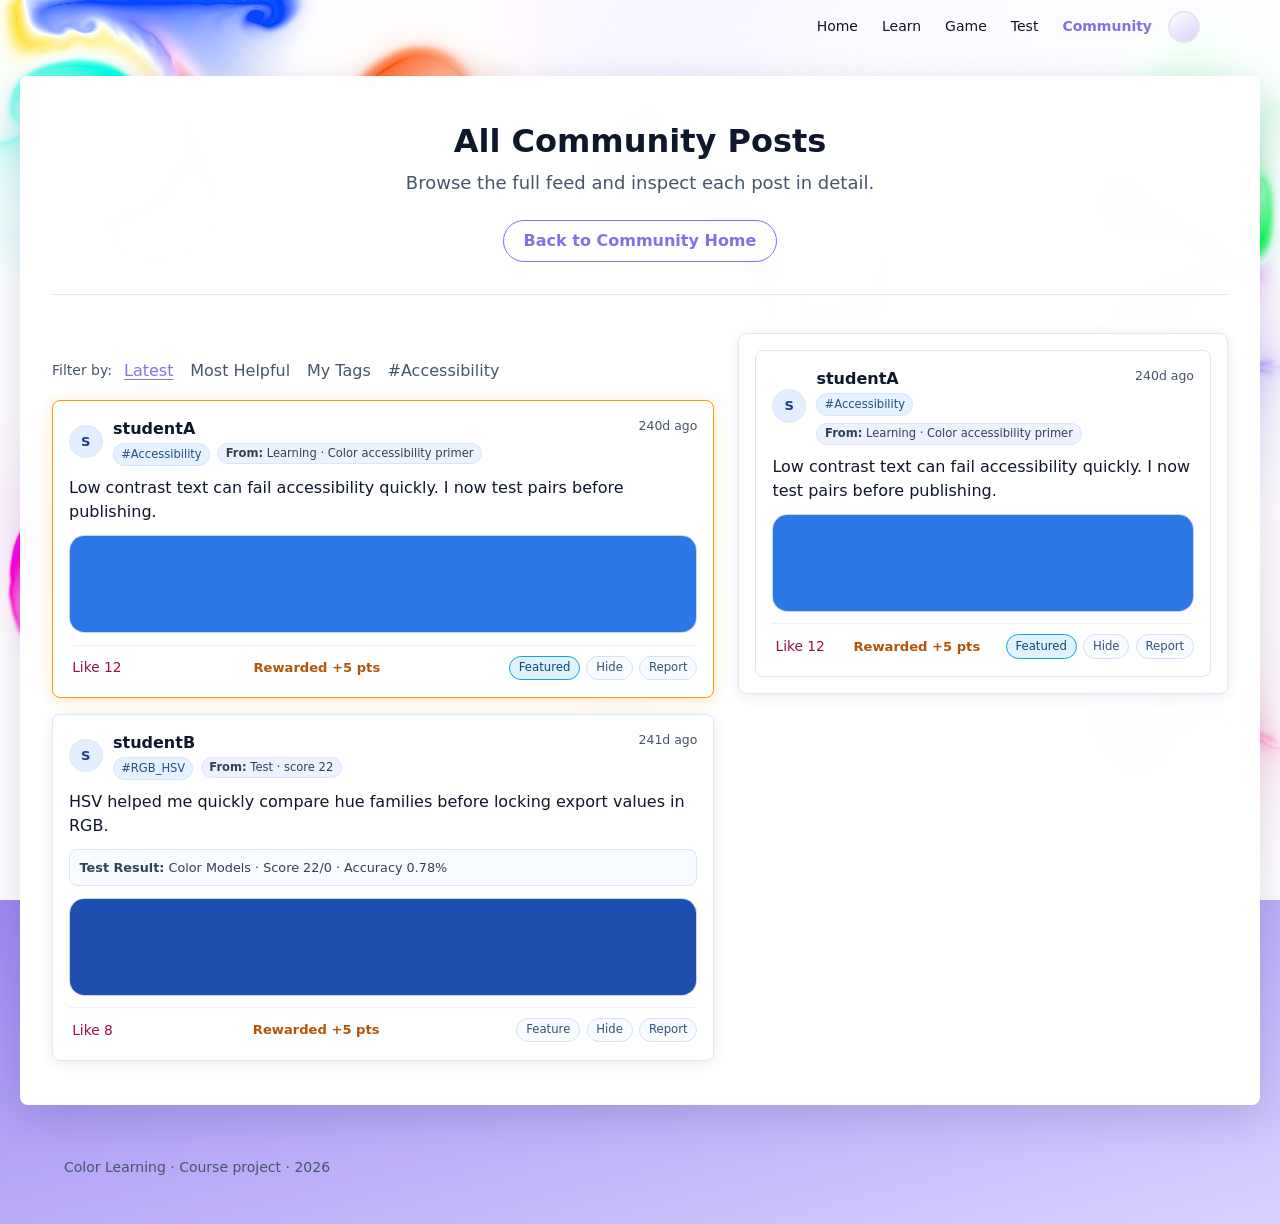
==== commit 7a9be0d7: "feat:language_zh for test" ====
--- a/community-posts.html
+++ b/community-posts.html
@@ -59,6 +59,8 @@
     </footer>
 
     <script src="js/theme.js" defer></script>
+    <script src="js/clw-locales.js" defer></script>
+    <script src="js/clw-test-zh.js" defer></script>
     <script src="js/main.js" defer></script>
     <script src="js/navbar.js" defer></script>
     <script src="js/auth.js" defer></script>
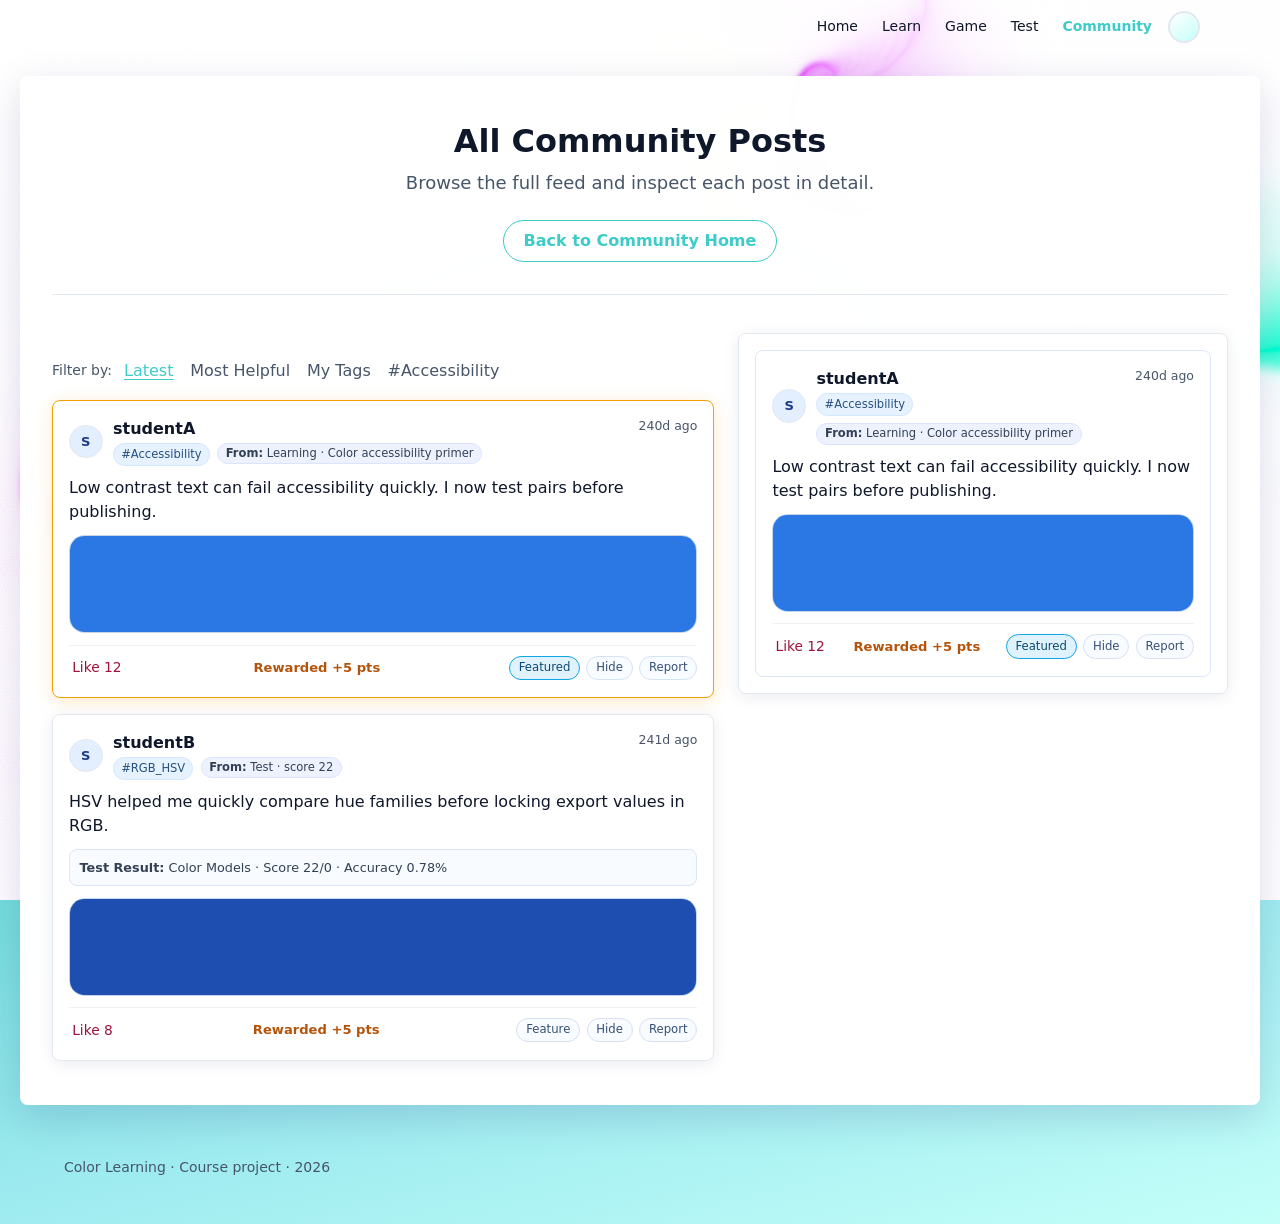
==== commit a784d959: "refactor of test js and trans" ====
--- a/community-posts.html
+++ b/community-posts.html
@@ -60,7 +60,7 @@
 
     <script src="js/theme.js" defer></script>
     <script src="js/clw-locales.js" defer></script>
-    <script src="js/clw-test-zh.js" defer></script>
+    <script src="js/clw-translations-zh.js" defer></script>
     <script src="js/main.js" defer></script>
     <script src="js/navbar.js" defer></script>
     <script src="js/auth.js" defer></script>
